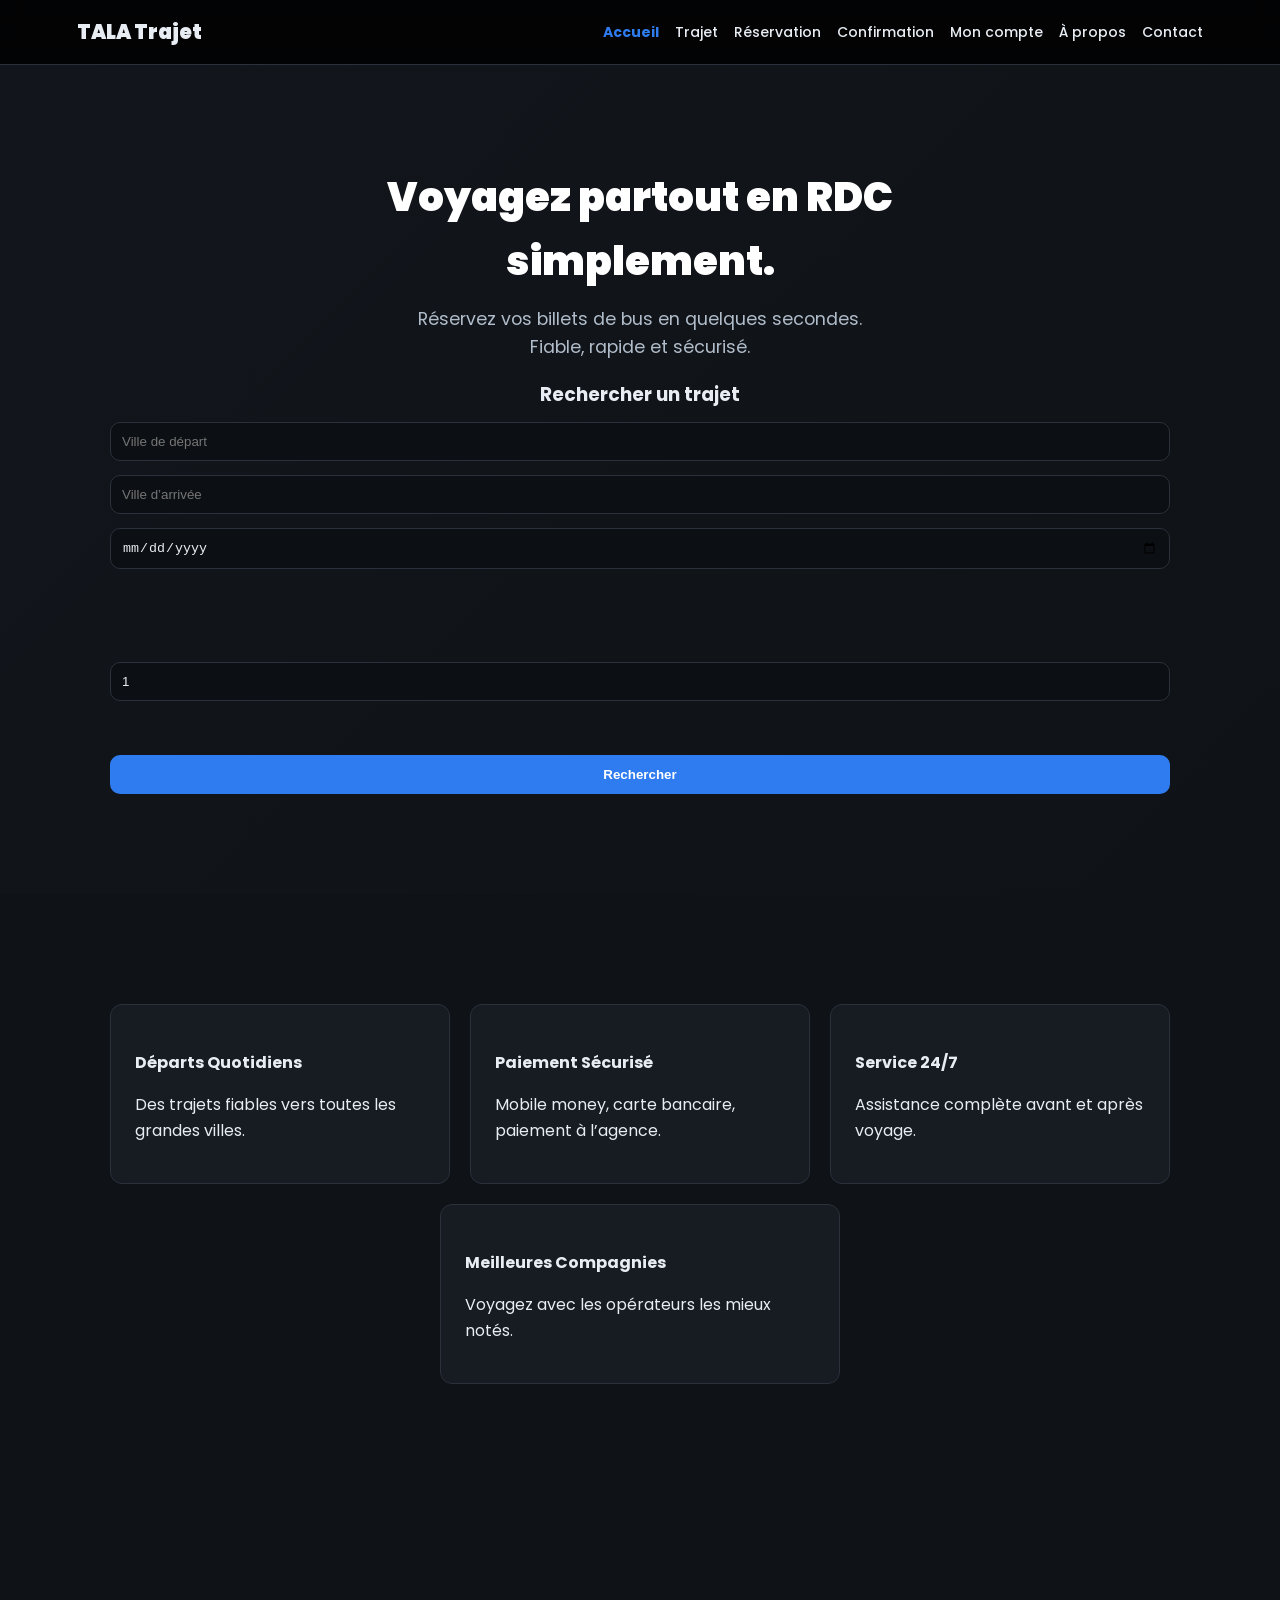
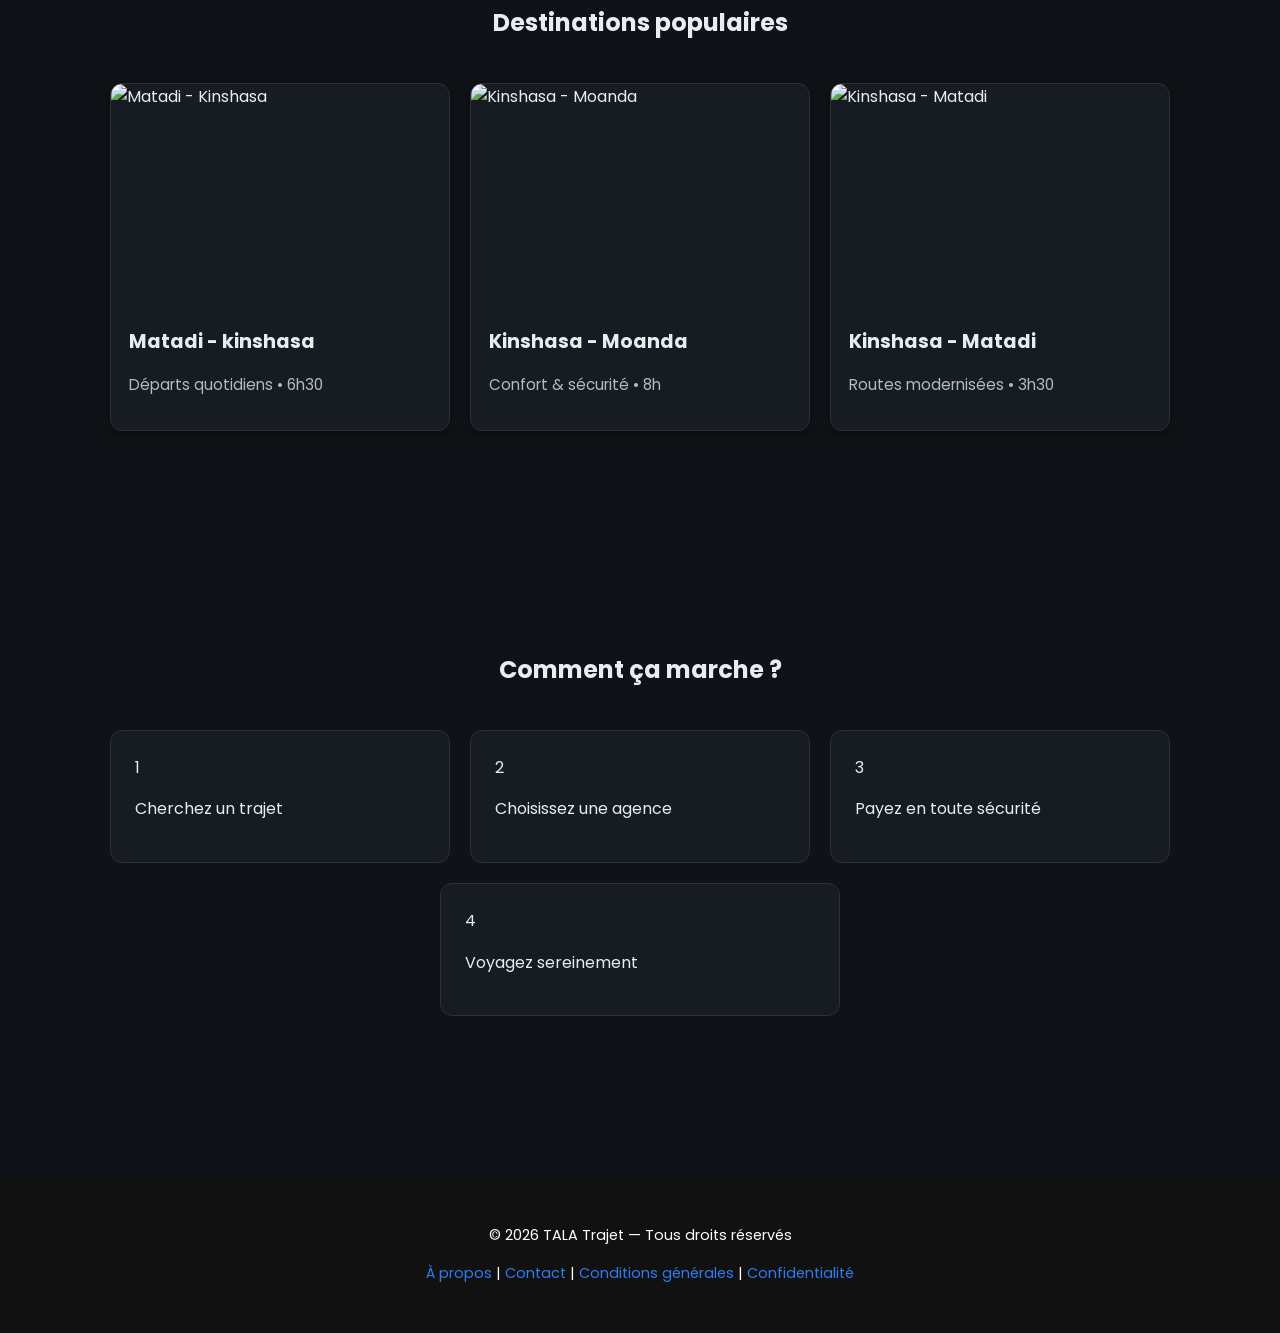
==== index.html @ c4a170e3 "Ajout du site TALA Trajet Pages HTML + CSS + JS ajoutées" ====
<!DOCTYPE html>
<html lang="fr">
<head>
  <meta charset="UTF-8">
  <meta name="viewport" content="width=device-width, initial-scale=1.0">
  <title>TALA Trajet — Réservation de Bus | RDC</title>
  
  <link href="https://fonts.googleapis.com/css2?family=Poppins:wght@400;600;700;900&display=swap" rel="stylesheet">
  <link rel="stylesheet" href="style.css">
</head>
<body>
 
<!-- HEADER -->
<header class="site-header">
  <!-- Logo à gauche -->
  <div class="brand">TALA Trajet</div>

  <!-- Navigation au centre -->
  <nav class="main-nav" id="navMenu">
    <a href="index.html" class="active">Accueil</a>
    <a href="results.html">Trajet</a>
    <a href="booking.html">Réservation</a>
    <a href="confirmation.html">Confirmation</a>
    <a href="account.html">Mon compte</a>
    <a href="about.html">À propos</a>
    <a href="contact.html">Contact</a>
  </nav>

  <!-- Bouton menu à droite -->
  <button class="menu-btn" id="menuToggle" aria-label="Ouvrir le menu">☰</button>
</header>

<!-- MAIN -->
<main>
  <!-- Hero -->
  <section class="hero">
    <div class="container hero-inner">
      <div class="hero-left">
        <h1 class="hero-title">Voyagez partout en RDC<br>simplement.</h1>
        <p class="hero-sub">
          Réservez vos billets de bus en quelques secondes.<br>
          Fiable, rapide et sécurisé.
        </p>
      </div>

      <div class="search-card">
        <h3>Rechercher un trajet</h3>
        <form id="searchForm" class="search-form">
          <label for="fromCity" class="sr-only">Ville de départ</label>
          <input type="text" id="fromCity" placeholder="Ville de départ" required>
          
          <label for="toCity" class="sr-only">Ville d’arrivée</label>
          <input type="text" id="toCity" placeholder="Ville d’arrivée" required>
          
          <label for="departureDate" class="sr-only">Date de départ</label>
          <input type="date" id="departureDate" required>
          
          ‎<label for="passengers" class="sr-only">Nombre de passagers</label>
‎          <input type="number" id="passengers" placeholder="Nombre de passagers" min="#" value="1" required>
‎          
         
          <button type="submit" class="btn-login">Rechercher</button>
        </form>
      </div>
    </div>
  </section>

  <!-- Features -->
  <section class="features">
    <div class="container grid">
      <div class="feat"><h4>Départs Quotidiens</h4><p>Des trajets fiables vers toutes les grandes villes.</p></div>
      <div class="feat"><h4>Paiement Sécurisé</h4><p>Mobile money, carte bancaire, paiement à l’agence.</p></div>
      <div class="feat"><h4>Service 24/7</h4><p>Assistance complète avant et après voyage.</p></div>
      <div class="feat"><h4>Meilleures Compagnies</h4><p>Voyagez avec les opérateurs les mieux notés.</p></div>
    </div>
  </section>

  <!-- Destinations -->
  <section class="destinations">
    <div class="container">
      <h2 style="text-align: center; margin-bottom: 40px;">Destinations populaires</h2>
      <div class="cards">
        <div class="card">
          <a href="results.html?from=Matadi&to=Kinshasa">
            <img src="images/kinshasa.jpg" alt="Matadi - Kinshasa ">
            <div class="card-body"><h4>Matadi - kinshasa</h4><p>Départs quotidiens • 6h30</p></div>
          </a>
        </div>
        <div class="card">
          <a href="results.html?from=Kinshasa&to=Moanda">
            <img src="images/moanda.jpg" alt="Kinshasa - Moanda">
            <div class="card-body"><h4>Kinshasa - Moanda</h4><p>Confort & sécurité • 8h</p></div>
          </a>
        </div>
        <div class="card">
          <a href="results.html?from=Lubumbashi&to=Kolwezi">
            <img src="images/matadi.jpg" alt="Kinshasa - Matadi">
            <div class="card-body"><h4>Kinshasa - Matadi</h4><p>Routes modernisées • 3h30</p></div>
          </a>
        </div>
      </div>
    </div>
  </section>

  <!-- Steps -->
  <section class="how">
    <div class="container">
      <h2 style="text-align: center; margin-bottom: 40px;">Comment ça marche ?</h2>
      <div class="steps">
        <div class="step"><div class="num">1</div><p>Cherchez un trajet</p></div>
        <div class="step"><div class="num">2</div><p>Choisissez une agence</p></div>
        <div class="step"><div class="num">3</div><p>Payez en toute sécurité</p></div>
        <div class="step"><div class="num">4</div><p>Voyagez sereinement</p></div>
      </div>
    </div>
  </section>
</main>

<!-- FOOTER -->
<footer>
  <div class="container">
    <p>© 2026 TALA Trajet — Tous droits réservés</p>
    <nav>
      <a href="about.html">À propos</a> | 
      <a href="contact.html">Contact</a> | 
      <a href="terms.html">Conditions générales</a> | 
      <a href="privacy.html">Confidentialité</a>
    </nav>
  </div>
</footer>

<!-- SCRIPT -->
<script>
  // Menu mobile
  const menuToggle = document.getElementById('menuToggle');
  const navMenu = document.getElementById('navMenu');
  menuToggle.addEventListener('click', () => {
    navMenu.classList.toggle('open');
    menuToggle.textContent = navMenu.classList.contains('open') ? '✕' : '☰';
  });

  // Redirection vers results.html
  const searchForm = document.getElementById('searchForm');
  searchForm.addEventListener('submit', function(e) {
    e.preventDefault();
    const from = document.getElementById('fromCity').value;
    const to = document.getElementById('toCity').value;
    const date = document.getElementById('departureDate').value;
    const passengers = document.getElementById('passengers').value;
    window.location.href = `results.html?from=${from}&to=${to}&date=${date}&passengers=${passengers}`;
  });
</script>

</body>
</html>
---- style.css ----
/* =====================================================
VARIABLES GLOBALES (THEME)
===================================================== */
:root {
--bg: #0f1216;
--card: #171b22;
--border: #2a313b;

--primary: #2f7cf0;
--primary-dark: #1d5fc7;
--success: #27ae60;

--text: #e7edf3;
--muted: #b0bcc9;

--radius: 12px;
--shadow: 0 2px 8px rgba(0,0,0,0.4);
}

/* =====================================================
RESET + BASE
===================================================== */
*,
*::before,
*::after {
box-sizing: border-box;
}

html, body {
margin: 0;
padding: 0;
max-width: 100%;
overflow-x: hidden;
}

body {
font-family: "Poppins", system-ui, sans-serif;
background: var(--bg);
color: var(--text);
line-height: 1.6;
}

img {
max-width: 100%;
display: block;
}

/* =====================================================
TYPOGRAPHIE
===================================================== */
h1, h2, h3, h4 {
font-weight: 700;
margin-bottom: 12px;
}

a {
color: var(--primary);
text-decoration: none;
}

a:hover {
text-decoration: underline;
}

/* ==========================================================
   HEADER
   ========================================================== */
.site-header {
  position: sticky;
  top: 0;
  width: 100%;
  display: flex;
  align-items: center;
  justify-content: space-between;
  padding: 16px 6%;
  background: rgba(0,0,0,0.8);
  backdrop-filter: blur(10px);
  border-bottom: 1px solid var(--border);
  z-index: 100;
}

.brand { font-weight: 900; font-size: 20px; }

.main-nav {
  display: flex;
  gap: 20px;
  align-items: center;
}

.main-nav a {
  color: var(--muted);
  font-weight: 600;
  font-size: 14px;
}

.main-nav a.active { color: var(--accent); font-weight: 700; }
.main-nav a:hover { color: #fff; }

.btn-login, .btn-profile, .btn-logout {
  background: var(--accent);
  padding: 8px 16px;
  border-radius: 8px;
  font-weight: 700;
  transition: all var(--transition);
}

.menu-btn {
  display: none;
  background: none;
  border: 0;
  color: #fff;
  font-size: 24px;
  cursor: pointer;
}

/* =====================================================
NAVIGATION
===================================================== */
.menu-btn {
background: none;
border: none;
font-size: 1.8rem;
color: var(--text);
cursor: pointer;
display: none;
}

.main-nav {
display: flex;
gap: 16px;
align-items: center;
}

.main-nav a {
color: var(--text);
font-weight: 500;
}

.main-nav a.active {
color: var(--primary);
font-weight: 700;
}

.main-nav a:hover {
color: var(--success);
}

/* =====================================================
NAVIGATION MOBILE
===================================================== */
@media (max-width: 768px) {

.menu-btn {
display: block;
}

.main-nav {
position: absolute;
top: 65px;
right: 20px;

width: 220px;  
flex-direction: column;  
gap: 14px;  

background: var(--card);  
padding: 14px;  
border-radius: var(--radius);  

opacity: 0;  
pointer-events: none;  
transform: translateY(-10px);  

transition: all 0.3s ease;  
box-shadow: var(--shadow);

}

.main-nav.open {
opacity: 1;
pointer-events: auto;
transform: translateY(0);
}
}

/* =====================================================
HERO SECTION
===================================================== */
.hero {
padding: 70px 20px;
text-align: center;
background: linear-gradient(135deg, #12161c, #0f1216);
}

.hero-title {
font-size: clamp(1.6rem, 4vw, 2.5rem);
font-weight: 900;
max-width: 720px;
margin: auto;
color: white;
  
}

.hero-sub {
font-size: clamp(0.95rem, 2.5vw, 1.1rem);
color: var(--muted);
margin-top: 12px;
max-width: 620px;
margin-left: auto;
margin-right: auto;
}

/* =====================================================
CONTAINER
===================================================== */
.container {
max-width: 1100px;
margin: 30px auto;
padding: 0 20px;
}

@media (min-width: 1400px) {
.container { max-width: 1300px; }
}

@media (min-width: 1800px) {
.container { max-width: 1500px; }
}

/* =====================================================
CARDS GRID
===================================================== */
.cards {
display: grid;
grid-template-columns: repeat(auto-fit, minmax(260px, 1fr));
gap: 18px;
}

/* =====================================================
CARD PREMIUM
===================================================== */
.card {
background: var(--card);
border: 1px solid var(--border);
border-radius: var(--radius);
overflow: hidden;

box-shadow: var(--shadow);
transition: transform 0.25s ease, box-shadow 0.25s ease;

display: flex;
flex-direction: column;
}

.card:hover {
transform: translateY(-6px) scale(1.01);
box-shadow: 0 10px 20px rgba(0,0,0,0.6);
}

/* Carte cliquable entière */
.card a {
display: flex;
flex-direction: column;
height: 100%;
color: inherit;
}

/* Image uniforme */
.card img {
width: 100%;
height: 180px;
object-fit: cover;
}

/* Texte */
.card-body {
padding: 16px;
flex-grow: 1;
}

.card-body h4 {
font-size: clamp(1rem, 2.8vw, 1.2rem);
}

.card-body p {
font-size: clamp(0.85rem, 2.5vw, 0.95rem);
color: var(--muted);
}

/* Image adaptative mobile */
@media (max-width: 480px) {
.card img { height: 150px; }
}

/* =====================================================
FORMULAIRES
===================================================== */
.search-form {
display: flex;
flex-direction: column;
gap: 14px;
}

input, select, textarea {
width: 100%;
padding: 11px;
border-radius: 10px;

background: #0c0f13;
border: 1px solid var(--border);
color: var(--text);
}

textarea {
resize: vertical;
}

/* =====================================================
BOUTONS PREMIUM
===================================================== */
button, .btn-login {
padding: 12px 16px;
border-radius: 10px;
border: none;
cursor: pointer;

background: var(--primary);
color: white;
font-weight: 700;

transition: 0.25s ease;
}

button:hover, .btn-login:hover {
background: var(--primary-dark);
}

button:active {
transform: scale(0.97);
}

button:focus-visible {
outline: 2px solid white;
outline-offset: 3px;
}

/* ==========================================================
   AUTRES SECTIONS (FEATURES, DESTINATIONS, ETC)
   ========================================================== */
.features, .destinations, .how {
  padding: 80px 6%;
  width: 100%;
}

.grid, .cards, .steps {
  display: flex;
  flex-wrap: wrap;
  gap: 20px;
  justify-content: center;
}

.feat, .card, .step {
  flex: 1;
  min-width: 280px;
  max-width: 400px;
  background: var(--card);
  border: 1px solid var(--border);
  border-radius: 12px;
  padding: 24px;
}

.card { padding: 0; overflow: hidden; }
.card img { width: 100%; height: 200px; object-fit: cover; }
.card-body { padding: 18px; }


/* =====================================================
HISTORIQUE STATUT
===================================================== */
.history-item.paid {
color: var(--success);
}

.history-item.pending {
color: #f7e3c6;
}

.history-item.cancelled {
color: #f7c6c6;
}

/* =====================================================
FOOTER
===================================================== */
footer {
margin-top: 50px;
padding: 18px;
text-align: center;

background: #111;
color: white;
font-size: 0.9rem;
}

/* =====================================================
ACCESSIBILITÉ
===================================================== */
.sr-only {
position: absolute;
width: 1px;
height: 1px;
overflow: hidden;
clip: rect(0,0,0,0);
}

 // Menu mobile
  const menuToggle = document.getElementById('menuToggle');
  const navMenu = document.getElementById('navMenu');
  menuToggle.addEventListener('click', () => {
    navMenu.classList.toggle('open');
    menuToggle.textContent = navMenu.classList.contains('open') ? '✕' : '☰';
  });
/*---moi ----*/
.cont {
      max-width: 700px;
      margin: 24px auto;
      padding: 0 24px;
    }

    .cart {
      background: var(--card-dark);
      border: 1px solid var(--input-border);
      border-radius: 14px;
      padding: 18px;
      margin-bottom: 20px;
      box-shadow: 0 4px 12px rgba(0,0,0,0.5);
    }
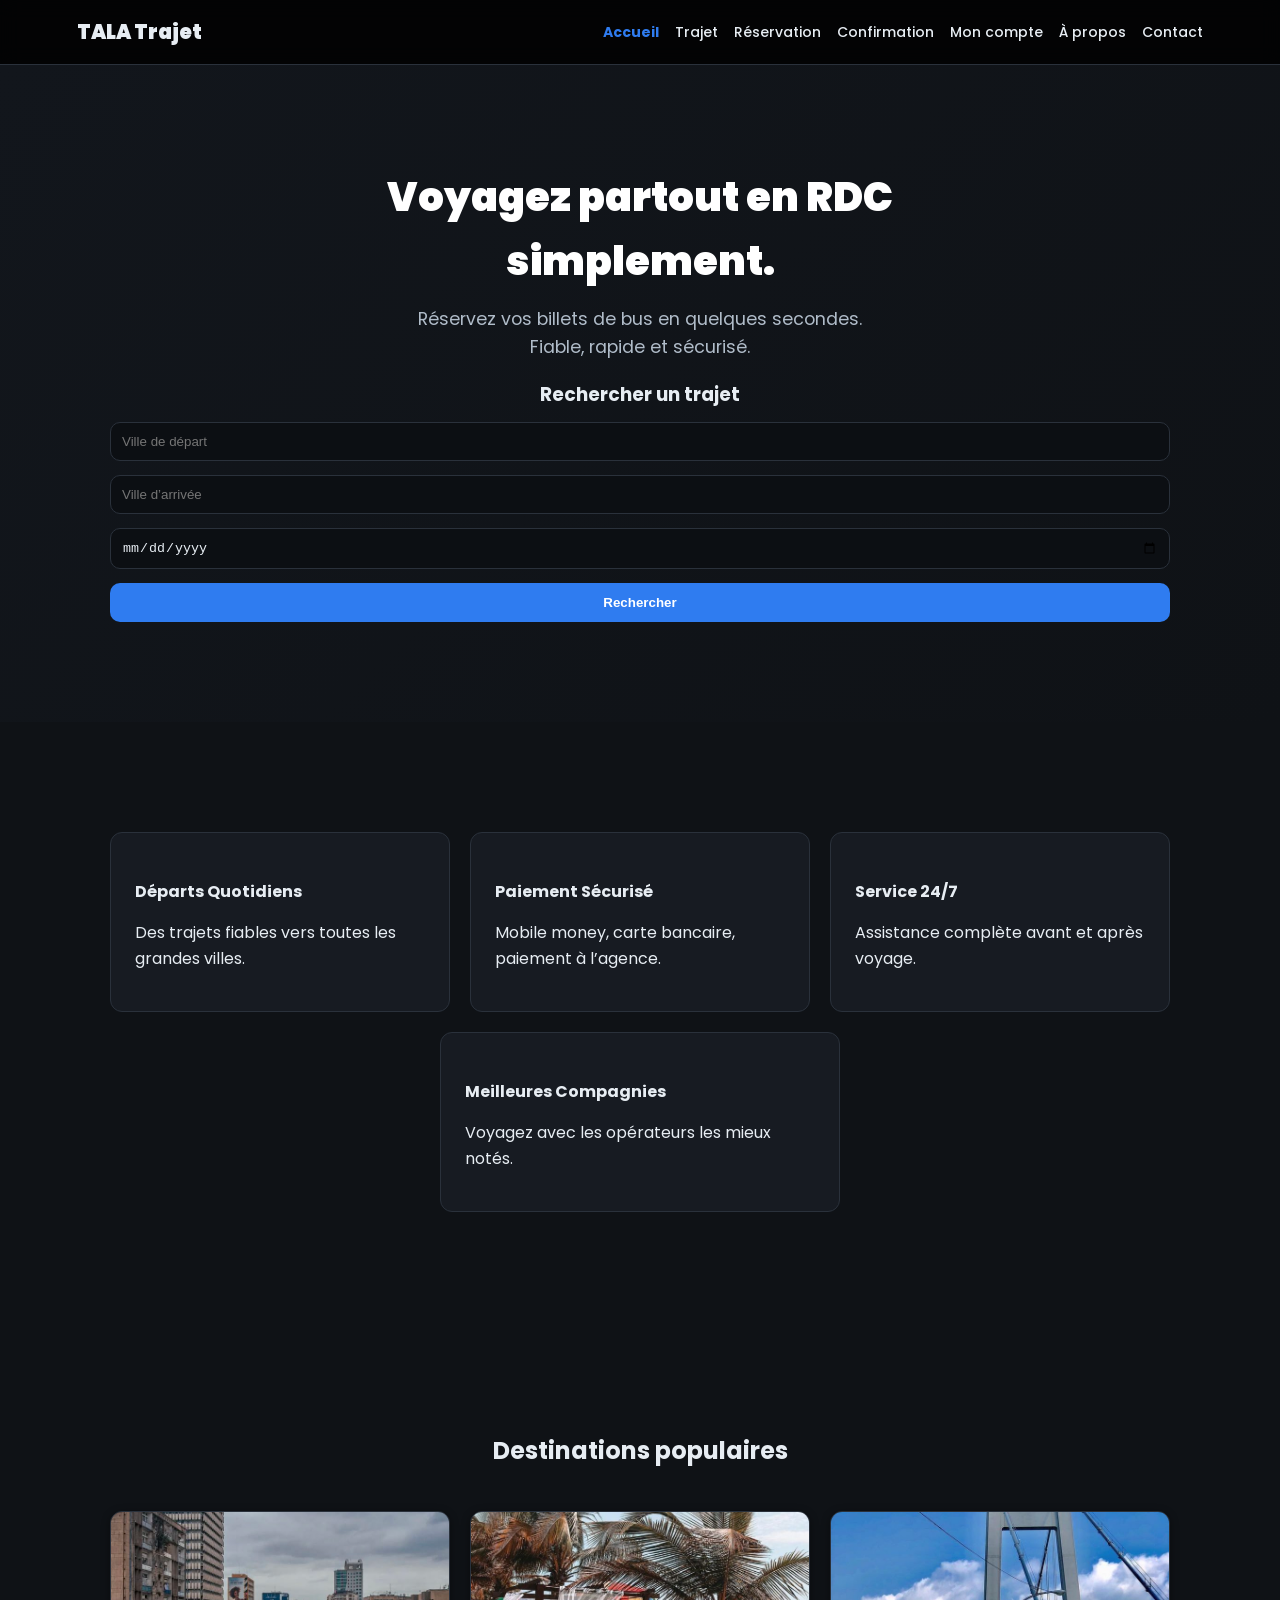
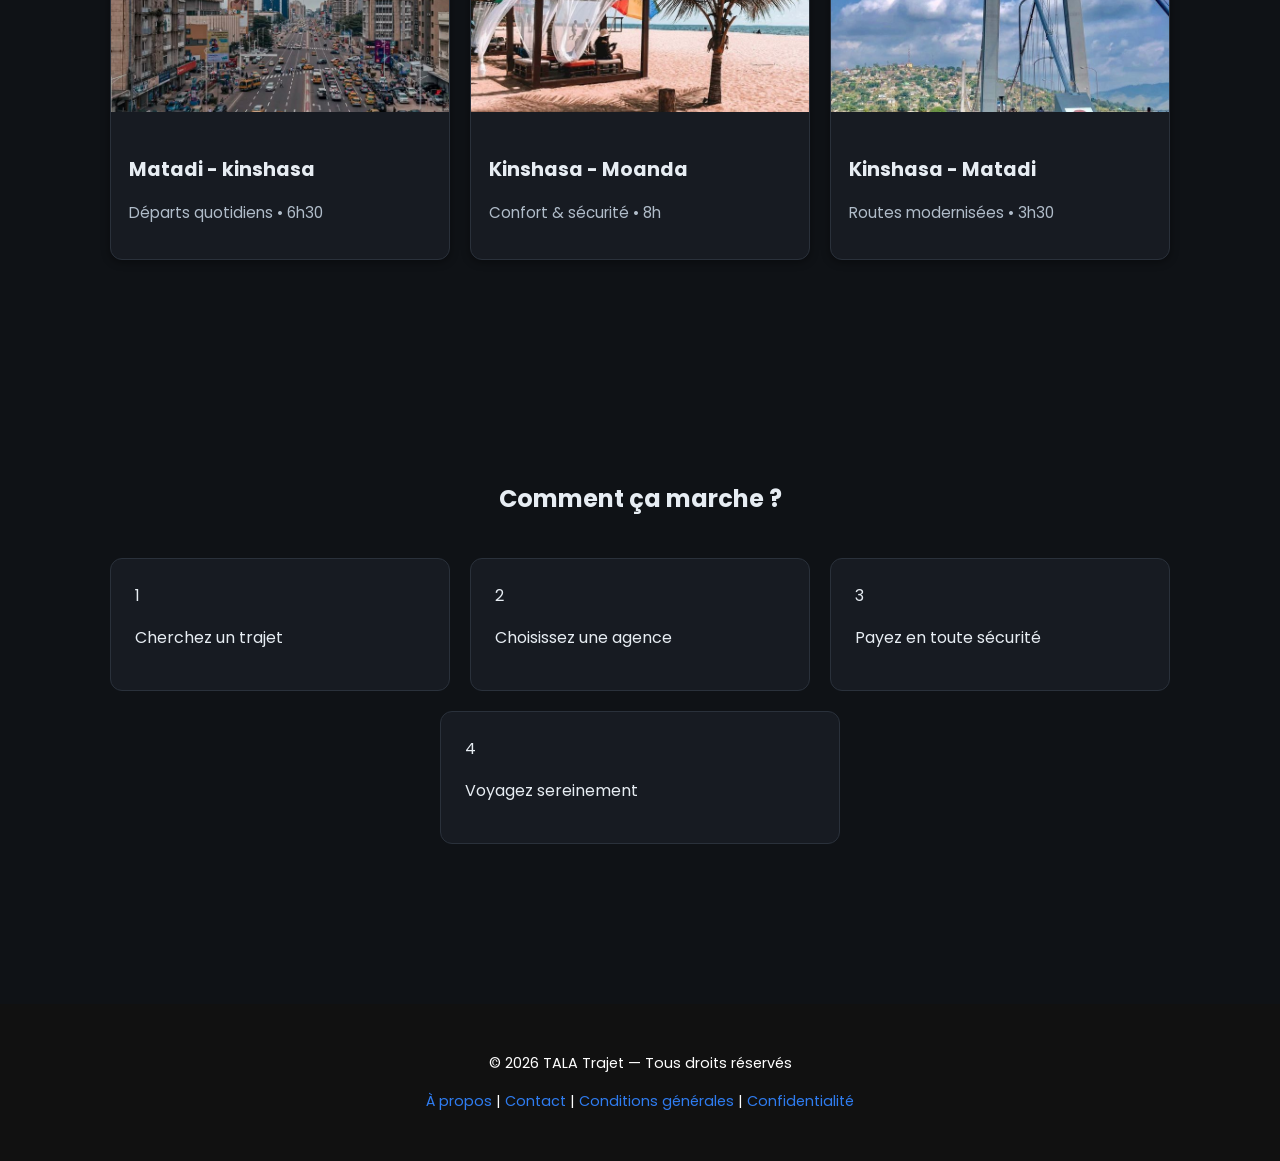
==== commit 12f4bebe: "Update index.html" ====
--- a/index.html
+++ b/index.html
@@ -54,10 +54,6 @@
           
           <label for="departureDate" class="sr-only">Date de départ</label>
           <input type="date" id="departureDate" required>
-          
-          ‎<label for="passengers" class="sr-only">Nombre de passagers</label>
-‎          <input type="number" id="passengers" placeholder="Nombre de passagers" min="#" value="1" required>
-‎          
          
           <button type="submit" class="btn-login">Rechercher</button>
         </form>
@@ -152,4 +148,4 @@
 </script>
 
 </body>
-</html>+</html>
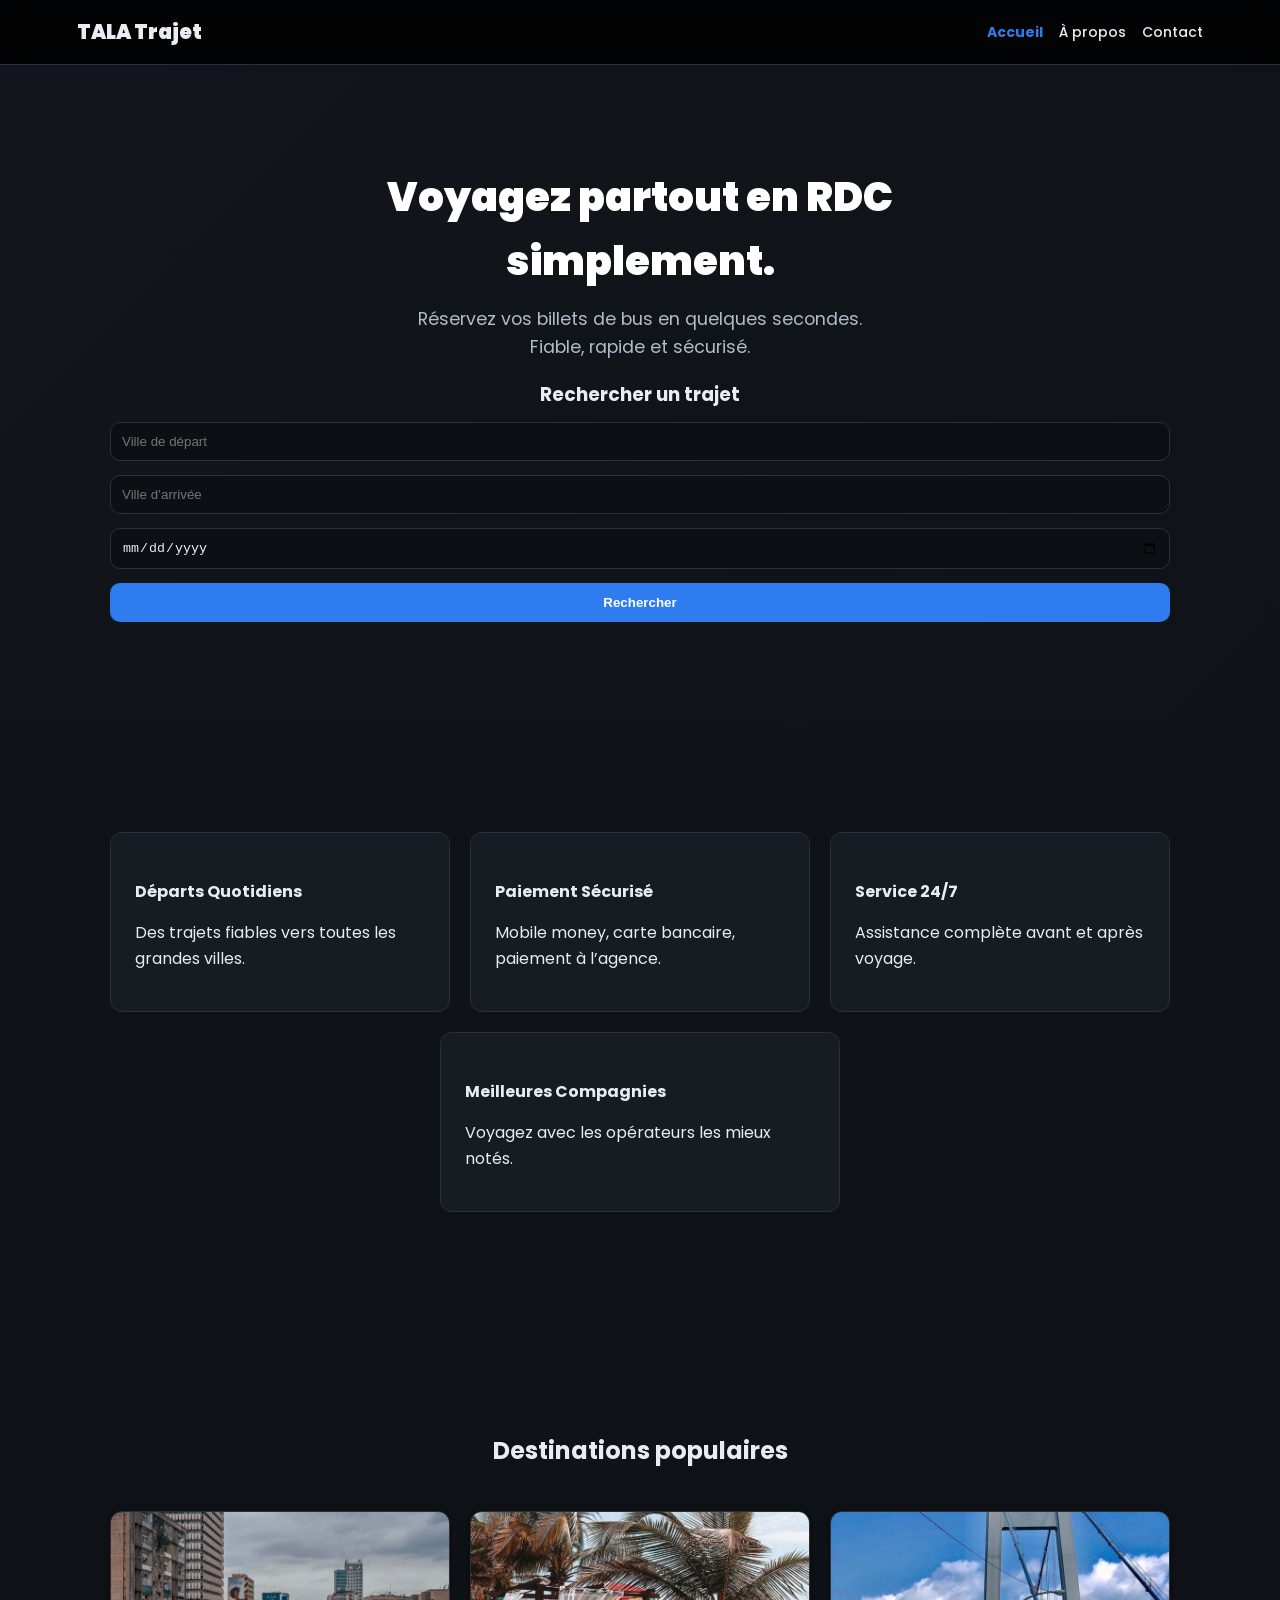
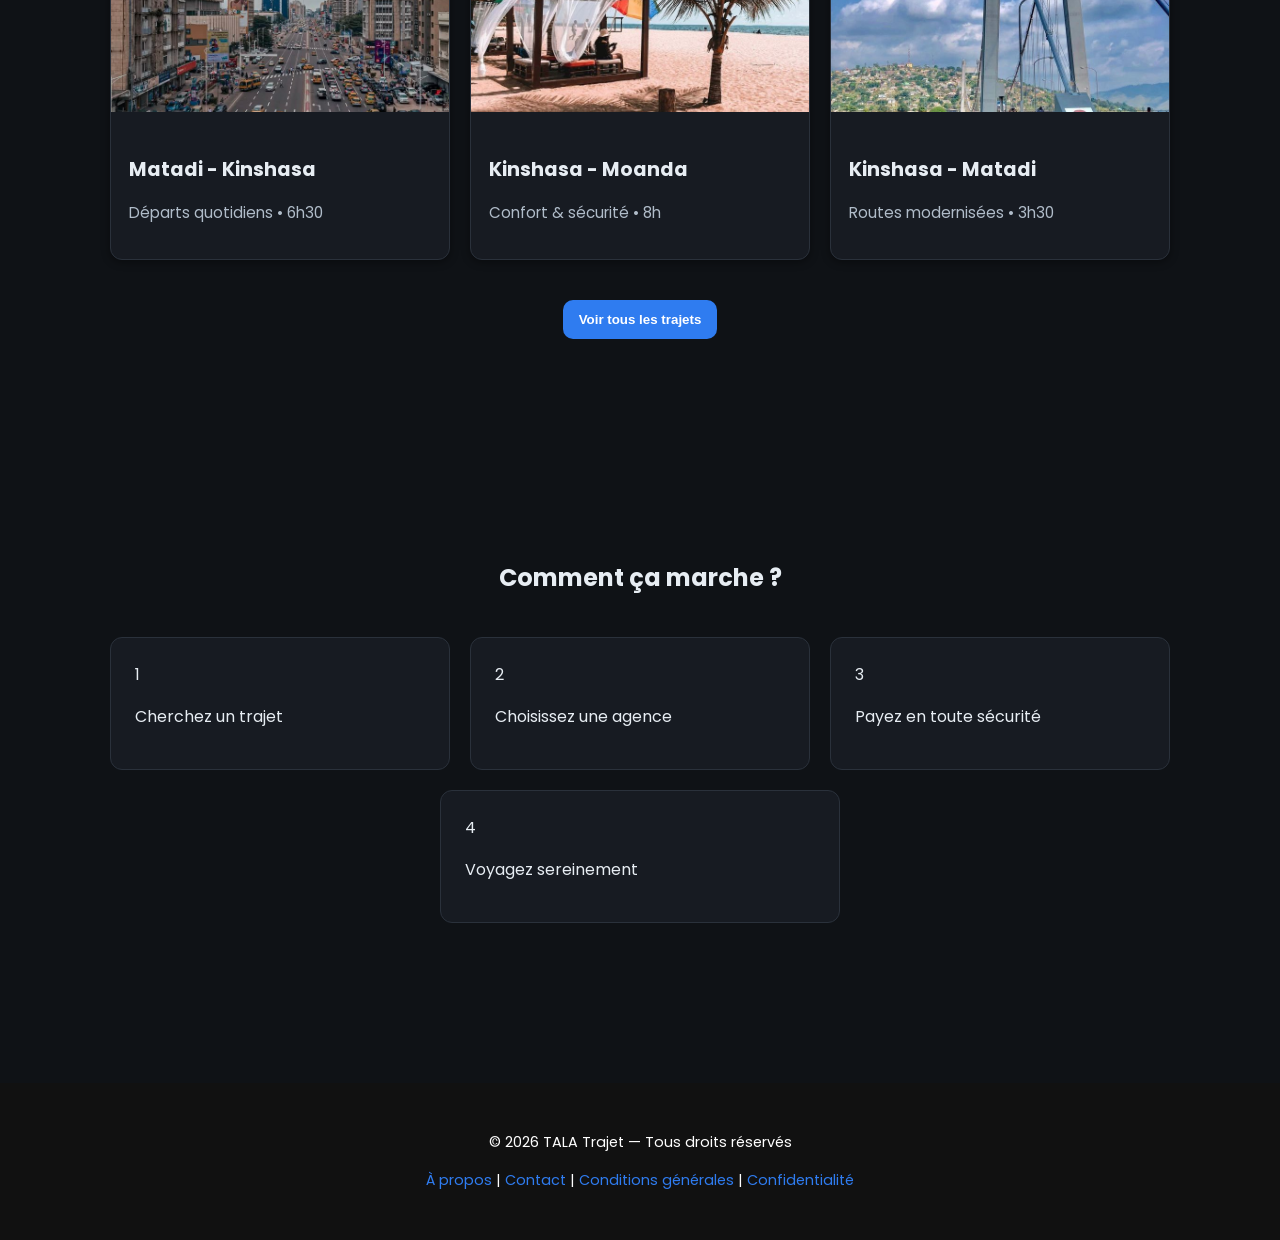
==== commit dc49998d: "Update index.html" ====
--- a/index.html
+++ b/index.html
@@ -3,149 +3,245 @@
 <head>
   <meta charset="UTF-8">
   <meta name="viewport" content="width=device-width, initial-scale=1.0">
+
   <title>TALA Trajet — Réservation de Bus | RDC</title>
-  
+
+  <meta name="description" content="Réservez facilement vos billets de bus en RDC avec TALA Trajet. Voyagez entre Kinshasa, Matadi, Moanda et plusieurs villes.">
+
   <link href="https://fonts.googleapis.com/css2?family=Poppins:wght@400;600;700;900&display=swap" rel="stylesheet">
   <link rel="stylesheet" href="style.css">
 </head>
+
 <body>
- 
+
 <!-- HEADER -->
 <header class="site-header">
-  <!-- Logo à gauche -->
+
   <div class="brand">TALA Trajet</div>
 
-  <!-- Navigation au centre -->
   <nav class="main-nav" id="navMenu">
     <a href="index.html" class="active">Accueil</a>
-    <a href="results.html">Trajet</a>
-    <a href="booking.html">Réservation</a>
-    <a href="confirmation.html">Confirmation</a>
-    <a href="account.html">Mon compte</a>
+   
     <a href="about.html">À propos</a>
     <a href="contact.html">Contact</a>
   </nav>
 
-  <!-- Bouton menu à droite -->
   <button class="menu-btn" id="menuToggle" aria-label="Ouvrir le menu">☰</button>
+
 </header>
 
 <!-- MAIN -->
 <main>
-  <!-- Hero -->
-  <section class="hero">
-    <div class="container hero-inner">
-      <div class="hero-left">
-        <h1 class="hero-title">Voyagez partout en RDC<br>simplement.</h1>
-        <p class="hero-sub">
-          Réservez vos billets de bus en quelques secondes.<br>
-          Fiable, rapide et sécurisé.
-        </p>
-      </div>
-
-      <div class="search-card">
-        <h3>Rechercher un trajet</h3>
-        <form id="searchForm" class="search-form">
-          <label for="fromCity" class="sr-only">Ville de départ</label>
-          <input type="text" id="fromCity" placeholder="Ville de départ" required>
-          
-          <label for="toCity" class="sr-only">Ville d’arrivée</label>
-          <input type="text" id="toCity" placeholder="Ville d’arrivée" required>
-          
-          <label for="departureDate" class="sr-only">Date de départ</label>
-          <input type="date" id="departureDate" required>
-         
-          <button type="submit" class="btn-login">Rechercher</button>
-        </form>
-      </div>
-    </div>
-  </section>
-
-  <!-- Features -->
-  <section class="features">
-    <div class="container grid">
-      <div class="feat"><h4>Départs Quotidiens</h4><p>Des trajets fiables vers toutes les grandes villes.</p></div>
-      <div class="feat"><h4>Paiement Sécurisé</h4><p>Mobile money, carte bancaire, paiement à l’agence.</p></div>
-      <div class="feat"><h4>Service 24/7</h4><p>Assistance complète avant et après voyage.</p></div>
-      <div class="feat"><h4>Meilleures Compagnies</h4><p>Voyagez avec les opérateurs les mieux notés.</p></div>
-    </div>
-  </section>
-
-  <!-- Destinations -->
-  <section class="destinations">
-    <div class="container">
-      <h2 style="text-align: center; margin-bottom: 40px;">Destinations populaires</h2>
-      <div class="cards">
-        <div class="card">
-          <a href="results.html?from=Matadi&to=Kinshasa">
-            <img src="images/kinshasa.jpg" alt="Matadi - Kinshasa ">
-            <div class="card-body"><h4>Matadi - kinshasa</h4><p>Départs quotidiens • 6h30</p></div>
-          </a>
-        </div>
-        <div class="card">
-          <a href="results.html?from=Kinshasa&to=Moanda">
-            <img src="images/moanda.jpg" alt="Kinshasa - Moanda">
-            <div class="card-body"><h4>Kinshasa - Moanda</h4><p>Confort & sécurité • 8h</p></div>
-          </a>
-        </div>
-        <div class="card">
-          <a href="results.html?from=Lubumbashi&to=Kolwezi">
-            <img src="images/matadi.jpg" alt="Kinshasa - Matadi">
-            <div class="card-body"><h4>Kinshasa - Matadi</h4><p>Routes modernisées • 3h30</p></div>
-          </a>
-        </div>
-      </div>
-    </div>
-  </section>
-
-  <!-- Steps -->
-  <section class="how">
-    <div class="container">
-      <h2 style="text-align: center; margin-bottom: 40px;">Comment ça marche ?</h2>
-      <div class="steps">
-        <div class="step"><div class="num">1</div><p>Cherchez un trajet</p></div>
-        <div class="step"><div class="num">2</div><p>Choisissez une agence</p></div>
-        <div class="step"><div class="num">3</div><p>Payez en toute sécurité</p></div>
-        <div class="step"><div class="num">4</div><p>Voyagez sereinement</p></div>
-      </div>
-    </div>
-  </section>
+
+<!-- HERO -->
+<section class="hero">
+
+<div class="container hero-inner">
+
+<div class="hero-left">
+
+<h1 class="hero-title">
+Voyagez partout en RDC<br>simplement.
+</h1>
+
+<p class="hero-sub">
+Réservez vos billets de bus en quelques secondes.<br>
+Fiable, rapide et sécurisé.
+</p>
+
+</div>
+
+<div class="search-card">
+
+<h3>Rechercher un trajet</h3>
+
+<form id="searchForm" class="search-form" autocomplete="off">
+
+<label for="fromCity" class="sr-only">Ville de départ</label>
+<input type="text" id="fromCity" placeholder="Ville de départ" required>
+
+<label for="toCity" class="sr-only">Ville d’arrivée</label>
+<input type="text" id="toCity" placeholder="Ville d’arrivée" required>
+
+<label for="departureDate" class="sr-only">Date de départ</label>
+<input type="date" id="departureDate" required>
+
+<button type="submit" class="btn-login">
+Rechercher
+</button>
+
+</form>
+
+</div>
+
+</div>
+
+</section>
+
+<!-- FEATURES -->
+<section class="features">
+
+<div class="container grid">
+
+<div class="feat">
+<h4>Départs Quotidiens</h4>
+<p>Des trajets fiables vers toutes les grandes villes.</p>
+</div>
+
+<div class="feat">
+<h4>Paiement Sécurisé</h4>
+<p>Mobile money, carte bancaire, paiement à l’agence.</p>
+</div>
+
+<div class="feat">
+<h4>Service 24/7</h4>
+<p>Assistance complète avant et après voyage.</p>
+</div>
+
+<div class="feat">
+<h4>Meilleures Compagnies</h4>
+<p>Voyagez avec les opérateurs les mieux notés.</p>
+</div>
+
+</div>
+
+</section>
+
+<!-- DESTINATIONS -->
+<section class="destinations">
+
+<div class="container">
+
+<h2 style="text-align:center; margin-bottom:40px;">
+Destinations populaires
+</h2>
+
+<div class="cards">
+
+<div class="card">
+<a href="results.html?from=Matadi&to=Kinshasa">
+<img src="images/kinshasa.jpg" alt="Matadi - Kinshasa">
+<div class="card-body">
+<h4>Matadi - Kinshasa</h4>
+<p>Départs quotidiens • 6h30</p>
+</div>
+</a>
+</div>
+
+<div class="card">
+<a href="results.html?from=Kinshasa&to=Moanda">
+<img src="images/moanda.jpg" alt="Kinshasa - Moanda">
+<div class="card-body">
+<h4>Kinshasa - Moanda</h4>
+<p>Confort & sécurité • 8h</p>
+</div>
+</a>
+</div>
+
+<div class="card">
+<a href="results.html?from=Kinshasa&to=Matadi">
+<img src="images/matadi.jpg" alt="Kinshasa - Matadi">
+<div class="card-body">
+<h4>Kinshasa - Matadi</h4>
+<p>Routes modernisées • 3h30</p>
+</div>
+</a>
+</div>
+
+</div>
+
+<div style="text-align:center; margin-top:40px;">
+<button class="btn-login"
+onclick="window.location.href='results.html'">
+Voir tous les trajets
+</button>
+</div>
+
+</div>
+
+</section>
+
+<!-- HOW IT WORKS -->
+<section class="how">
+
+<div class="container">
+
+<h2 style="text-align:center; margin-bottom:40px;">
+Comment ça marche ?
+</h2>
+
+<div class="steps">
+
+<div class="step">
+<div class="num">1</div>
+<p>Cherchez un trajet</p>
+</div>
+
+<div class="step">
+<div class="num">2</div>
+<p>Choisissez une agence</p>
+</div>
+
+<div class="step">
+<div class="num">3</div>
+<p>Payez en toute sécurité</p>
+</div>
+
+<div class="step">
+<div class="num">4</div>
+<p>Voyagez sereinement</p>
+</div>
+
+</div>
+
+</div>
+
+</section>
+
 </main>
 
 <!-- FOOTER -->
 <footer>
-  <div class="container">
-    <p>© 2026 TALA Trajet — Tous droits réservés</p>
-    <nav>
-      <a href="about.html">À propos</a> | 
-      <a href="contact.html">Contact</a> | 
-      <a href="terms.html">Conditions générales</a> | 
-      <a href="privacy.html">Confidentialité</a>
-    </nav>
-  </div>
+
+<div class="container">
+
+<p>© 2026 TALA Trajet — Tous droits réservés</p>
+
+<nav>
+<a href="about.html">À propos</a> |
+<a href="contact.html">Contact</a> |
+<a href="terms.html">Conditions générales</a> |
+<a href="privacy.html">Confidentialité</a>
+</nav>
+
+</div>
+
 </footer>
 
 <!-- SCRIPT -->
 <script>
-  // Menu mobile
-  const menuToggle = document.getElementById('menuToggle');
-  const navMenu = document.getElementById('navMenu');
-  menuToggle.addEventListener('click', () => {
-    navMenu.classList.toggle('open');
-    menuToggle.textContent = navMenu.classList.contains('open') ? '✕' : '☰';
-  });
-
-  // Redirection vers results.html
-  const searchForm = document.getElementById('searchForm');
-  searchForm.addEventListener('submit', function(e) {
-    e.preventDefault();
-    const from = document.getElementById('fromCity').value;
-    const to = document.getElementById('toCity').value;
-    const date = document.getElementById('departureDate').value;
-    const passengers = document.getElementById('passengers').value;
-    window.location.href = `results.html?from=${from}&to=${to}&date=${date}&passengers=${passengers}`;
-  });
+// Menu mobile toggle
+const menuToggle = document.getElementById("menuToggle");
+const navMenu = document.getElementById("navMenu");
+
+menuToggle.addEventListener("click", () => {
+  navMenu.classList.toggle("open");
+  menuToggle.textContent = navMenu.classList.contains("open") ? "✕" : "☰";
+});
+
+// Formulaire recherche trajet
+const searchForm = document.getElementById("searchForm");
+
+searchForm.addEventListener("submit", function(e){
+  e.preventDefault();
+  const from = document.getElementById("fromCity").value;
+  const to = document.getElementById("toCity").value;
+  const date = document.getElementById("departureDate").value;
+
+  // Redirection vers la page results avec paramètres
+  window.location.href = `results.html?from=${from}&to=${to}&date=${date}`;
+});
 </script>
 
 </body>
-</html>
+</html>
--- a/style.css
+++ b/style.css
@@ -434,4 +434,28 @@
       padding: 18px;
       margin-bottom: 20px;
       box-shadow: 0 4px 12px rgba(0,0,0,0.5);
-    }+    }
+
+/*===Notifications===*/
+
+.toast {
+  min-width: 250px;
+  margin-bottom: 10px;
+  padding: 12px 20px;
+  border-radius: 8px;
+  color: #fff;
+  font-family: 'Poppins', sans-serif;
+  box-shadow: 0 4px 6px rgba(0,0,0,0.2);
+  opacity: 0;
+  transform: translateX(100%);
+  transition: all 0.5s ease;
+}
+
+.toast.show {
+  opacity: 1;
+  transform: translateX(0);
+}
+
+.toast.success { background-color: #27ae60; }  /* vert */
+.toast.error { background-color: #e74c3c; }    /* rouge */
+.toast.info { background-color: #3498db; }     /* bleu */
